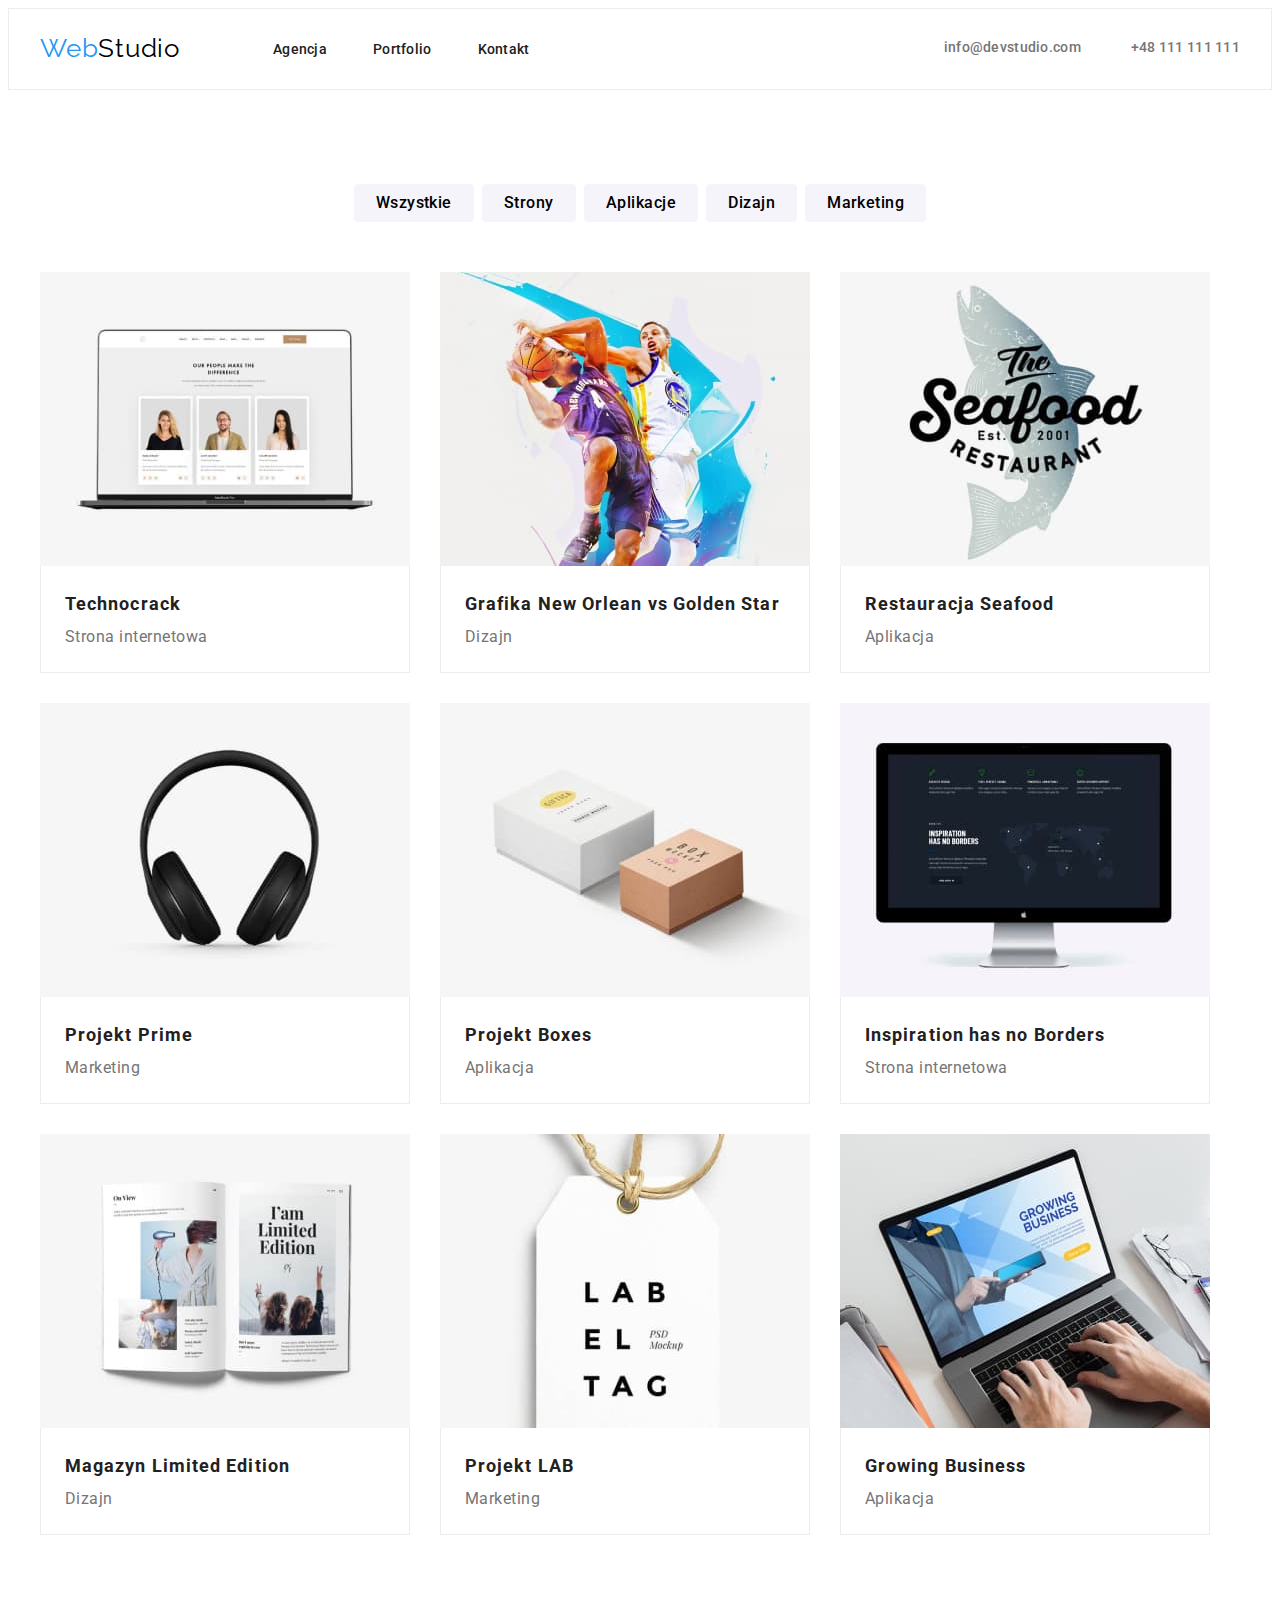
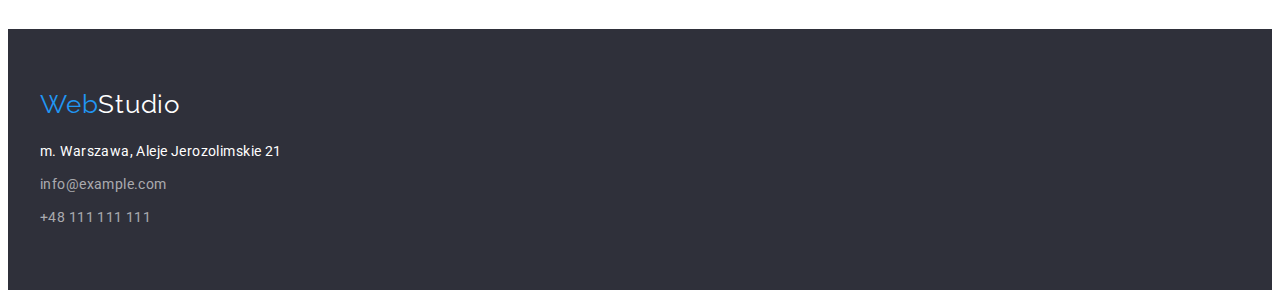
==== portfolio.html @ f2b1a982 "hw3 copy" ====
<!DOCTYPE html>
<html lang="pl">
    <head>
        <meta charset="UTF-8" />
        <meta http-equiv="X-UA-Compatible" content="IE=edge" />
        <meta name="viewport" content="width=device-width, initial-scale=1.0" />
        <title>homework3</title>
        <!-- normalizator -->
        <link
            rel="stylesheet"
            href="https://cdnjs.cloudflare.com/ajax/libs/modern-normalize/1.1.0/modern-normalize.min.css"
            integrity="sha512-wpPYUAdjBVSE4KJnH1VR1HeZfpl1ub8YT/NKx4PuQ5NmX2tKuGu6U/JRp5y+Y8XG2tV+wKQpNHVUX03MfMFn9Q=="
            crossorigin="anonymous"
            referrerpolicy="no-referrer"
        />
        <!-- fonts -->
        <link rel="preconnect" href="https://fonts.googleapis.com" />
        <link rel="preconnect" href="https://fonts.gstatic.com" crossorigin />
        <link
            href="https://fonts.googleapis.com/css2?family=Raleway:wght@700&family=Roboto:wght@400;500;700;900&display=swap"
            rel="stylesheet"
        />
        <!-- fonts end -->
        <link rel="stylesheet" href="./css/styles.css" />
    </head>
    <body class="portfolio-background">
        <header class="top">
            <section class="container flex">
                <nav class="navigation">
                    <a class="logo" href="index.html">
                        Web<span class="logo-part">Studio</span></a
                    >
                    <!-- Nawigacja do innych stron -->
                    <ul class="navigation-list list">
                        <li class="navigation-item">
                            <a class="navigation-link" href="index.html"
                                >Agencja</a
                            >
                        </li>
                        <li class="navigation-item">
                            <a class="navigation-link" href="portfolio.html"
                                >Portfolio</a
                            >
                        </li>
                        <li class="navigation-item">
                            <a class="navigation-link" href="contact.html"
                                >Kontakt</a
                            >
                        </li>
                    </ul>
                </nav>
                <div class="contact">
                    <a class="contact-link" href="mailto:info@devstudio.com"
                        >info@devstudio.com</a
                    >
                    <a class="contact-link" href="tel:+48111111111">
                        +48 111 111 111
                    </a>
                </div>
            </section>
        </header>
        <main>
            <section class="section">
                <ul class="filter-list list">
                    <li class="filter-item">
                        <button class="filter-button" type="button">
                            Wszystkie
                        </button>
                    </li>
                    <li class="filter-item">
                        <button class="filter-button" type="button">
                            Strony
                        </button>
                    </li>
                    <li>
                        <button class="filter-button" type="button">
                            Aplikacje
                        </button>
                    </li>
                    <li class="filter-item">
                        <button class="filter-button" type="button">
                            Dizajn
                        </button>
                    </li>
                    <li class="filter-item">
                        <button class="filter-button" type="button">
                            Marketing
                        </button>
                    </li>
                </ul>

                <ul class="project-list container list">
                    <li class="project-item">
                        <img
                            class="project-image"
                            src="images/portfolio1.jpg"
                            width="370"
                            height="294"
                            alt="Strona internetowa na laptopie"
                        />
                        <div class="project-information">
                            <h3 class="project-name">Technocrack</h3>
                            <p class="project-type">Strona internetowa</p>
                        </div>
                    </li>
                    <li class="project-item">
                        <img
                            class="project-image"
                            src="images/portfolio2.jpg"
                            width="370"
                            height="294"
                            alt="Przykładowy dizajn"
                        />
                        <div class="project-information">
                            <h3 class="project-name">
                                Grafika New Orlean vs Golden Star
                            </h3>
                            <p class="project-type">Dizajn</p>
                        </div>
                    </li>
                    <li class="project-item">
                        <img
                            class="project-image"
                            src="images/portfolio3.jpg"
                            width="370"
                            height="294"
                            alt="Logo aplikacji"
                        />
                        <div class="project-information">
                            <h3 class="project-name">Restauracja Seafood</h3>
                            <p class="project-type">Aplikacja</p>
                        </div>
                    </li>
                    <li class="project-item">
                        <img
                            class="project-image"
                            src="images/portfolio4.jpg"
                            width="370"
                            height="294"
                            alt="Zdjęcie słuchawek"
                        />
                        <div class="project-information">
                            <h3 class="project-name">Projekt Prime</h3>
                            <p class="project-type">Marketing</p>
                        </div>
                    </li>
                    <li class="project-item">
                        <img
                            class="project-image"
                            src="images/portfolio5.jpg"
                            width="370"
                            height="294"
                            alt="Dwa pojemniki"
                        />
                        <div class="project-information">
                            <h3 class="project-name">Projekt Boxes</h3>
                            <p class="project-type">Aplikacja</p>
                        </div>
                    </li>
                    <li class="project-item">
                        <img
                            class="project-image"
                            src="images/portfolio6.jpg"
                            width="370"
                            height="294"
                            alt="Strona internetowa"
                        />
                        <div class="project-information">
                            <h3 class="project-name">
                                Inspiration has no Borders
                            </h3>
                            <p class="project-type">Strona internetowa</p>
                        </div>
                    </li>
                    <li class="project-item">
                        <img
                            class="project-image"
                            src="images/portfolio7.jpg"
                            width="370"
                            height="294"
                            alt="Magazyn"
                        />
                        <div class="project-information">
                            <h3 class="project-name">
                                Magazyn Limited Edition
                            </h3>
                            <p class="project-type">Dizajn</p>
                        </div>
                    </li>
                    <li class="project-item">
                        <img
                            class="project-image"
                            src="images/portfolio8.jpg"
                            width="370"
                            height="294"
                            alt="Metka - label tag"
                        />
                        <div class="project-information">
                            <h3 class="project-name">Projekt LAB</h3>
                            <p class="project-type">Marketing</p>
                        </div>
                    </li>
                    <li class="project-item">
                        <img
                            class="project-image"
                            src="images/portfolio9.jpg"
                            width="370"
                            height="294"
                            alt="Strona internetowa"
                        />
                        <div class="project-information">
                            <h3 class="project-name">Growing Business</h3>
                            <p class="project-type">Aplikacja</p>
                        </div>
                    </li>
                </ul>
            </section>
        </main>
        <footer class="bottom">
            <section class="container">
                <a class="logo" href="index.html">
                    Web<span class="logo-part2">Studio</span></a
                >
                <div class="our-address">
                    <address class="our-address">
                        <ul class="our-address-list list">
                            <li class="our-address-item our-address-item-city">
                                m. Warszawa, Aleje Jerozolimskie 21
                            </li>
                            <li class="our-address-item our-address-item-email">
                                <a
                                    class="our-address-link"
                                    href="emailto:info@example.com"
                                    >info@example.com</a
                                >
                            </li>
                            <li class="our-address-item">
                                <a
                                    class="our-address-link"
                                    href="tel:+48111111111"
                                    >+48 111 111 111</a
                                >
                            </li>
                        </ul>
                    </address>
                </div>
            </section>
        </footer>
    </body>
</html>
---- css/styles.css ----
:root {
    --brand-color-white: rgba(255, 255, 255, 1);
    --brand-color-gray: rgba(245, 244, 250, 1);
    --brand-color-gray2: rgba(117, 117, 117, 1);
    --brand-color-dark: rgba(47, 48, 58, 1);
    --brand-color-black: rgba(0, 0, 0, 1);
    --brand-color-black2: rgba(33, 33, 33, 1);
    --brand-color-blue: rgba(33, 150, 243, 1);
}
body {
    font-family: 'Roboto', sans-serif;
    color: var(--brand-color-black2);
}
h1,
h2,
h3,
h4,
h5,
h6,
p,
ul {
    margin: 0px;
    padding: 0px;
    border: 0px;
}

.container {
    width: 100%;
    max-width: 1200px;
    margin: auto;
    padding: 0 15px;
}
.portfolio-background {
    background-color: var(--brand-color-white);
}

.top {
    background-color: var(--brand-color-white);
    display: flex;
    padding-top: 24px;
    padding-bottom: 25px;
    border: 1px;
    border-color: #ececec;
    border-style: solid;
}
.flex {
    display: flex;
    justify-content: space-between;
    align-items: center;
}
.logo {
    color: var(--brand-color-blue);
    font-family: 'Raleway', sans-serif;
    font-size: 26px;
    line-height: 1.19;
    letter-spacing: 0.03em;
    text-decoration: none;
}
.logo-part {
    color: var(--brand-color-black);
}
.section {
    padding-top: 94px;
    padding-bottom: 94px;
}
.list {
    list-style-type: none;
}
.navigation {
    display: flex;
    align-items: center;
    justify-content: space-between;
    gap: 93px;
}
.navigation-list {
    display: flex;
    gap: 46px;
}
.navigation-link {
    color: var(--brand-color-black2);
    font-style: normal;
    font-weight: 500;
    font-size: 14px;
    line-height: 1.14;
    letter-spacing: 0.02em;
    text-decoration: none;
}
.navigation-link:hover {
    color: var(--brand-color-blue);
}
.contact {
    display: flex;
    gap: 50px;
}

.contact-link {
    color: var(--brand-color-gray2);
    font-style: normal;
    font-weight: 500;
    font-size: 14px;
    line-height: 1.14;
    letter-spacing: 0.02em;
    text-decoration: none;
}
.contact-link:hover {
    color: var(--brand-color-blue);
}
.main-section {
    background-color: var(--brand-color-dark);
    padding-top: 200px;
    padding-bottom: 200px;
}
.main-section > .container {
    display: flex;
    flex-direction: column;
    justify-content: center;
    align-items: center;
    gap: 30px;
}
.main-header {
    color: var(--brand-color-white);

    font-size: 44px;
    font-weight: 900;
    text-transform: uppercase;
    line-height: 1.36;

    text-align: center;
    letter-spacing: 0.06em;
}
.button-order {
    font-family: 'Roboto', sans-serif;
    background-color: var(--brand-color-blue);
    color: var(--brand-color-white);
    font-style: normal;
    font-weight: 500;
    font-size: 16px;
    line-height: 1.62;

    text-align: center;
    letter-spacing: 0.03em;
    border: none;
    cursor: pointer;
    padding: 10px 41px 10px 42px;
    border-radius: 4px;
}
.button-order:hover,
.button-order:active,
.button-order:focus {
    background-color: var(--brand-color-white);
    color: var(--brand-color-blue);
}
.filter-list {
    margin-bottom: 50px;
    display: flex;
    justify-content: center;
    gap: 8px;
}
.filter-button {
    font-family: 'Roboto', sans-serif;
    background-color: var(--brand-color-gray);
    font-style: normal;
    font-weight: 500;
    font-size: 16px;
    line-height: 1.62;

    text-align: center;
    letter-spacing: 0.03em;
    border: none;
    cursor: pointer;
    padding: 6px 22px;
    border-radius: 4px;
}
.filter-button:hover,
.filter-button:active,
.filter-button:focus {
    background-color: var(--brand-color-blue);
    color: var(--brand-color-white);
}
.description-list {
    display: flex;
    gap: 30px;
}
.description-name {
    font-style: normal;
    font-weight: 700;
    font-size: 14px;
    line-height: 1.14;
    letter-spacing: 0.03em;
    text-transform: uppercase;
    margin-bottom: 10px;
}
.description-text {
    font-style: normal;
    font-weight: 400;
    font-size: 14px;
    line-height: 1.71;

    letter-spacing: 0.03em;

    color: var(--brand-color-gray2);
}
.activities {
    margin-bottom: 50px;
}
.activities-list {
    display: flex;
    gap: 30px;
}
.caption {
    font-style: normal;
    font-weight: 700;
    font-size: 36px;
    line-height: 1.16;
    text-align: center;
    letter-spacing: 0.03em;
}

.description {
    background-color: var(--brand-color-white);
    padding-top: 94px;
}
.team {
    text-align: center;
    background-color: var(--brand-color-gray);
}
.team-item {
    background-color: var(--brand-color-white);
    box-shadow: 0px 1px 3px rgba(0, 0, 0, 0.12), 0px 1px 1px rgba(0, 0, 0, 0.14),
        0px 2px 1px rgba(0, 0, 0, 0.2);
    border-radius: 0px 0px 4px 4px;
}
.team-image {
    display: block;
}
.team-list {
    display: flex;
    gap: 30px;
}
.team-headder {
    margin-bottom: 50px;
}
.team-name {
    font-style: normal;
    font-weight: 500;
    font-size: 16px;
    line-height: 1.18;

    text-align: center;
    letter-spacing: 0.03em;
    margin-top: 30px;
    margin-bottom: 10px;
}
.team-job {
    font-style: normal;
    font-weight: 400;
    font-size: 16px;
    line-height: 19px;

    text-align: center;
    letter-spacing: 0.03em;

    color: var(--brand-color-gray2);
    padding-bottom: 30px;
}

.project-list {
    display: flex;
    flex-wrap: wrap;
    gap: 30px;
}

.project-information {
    border-bottom: solid 1px #ececec;
    border-left: solid 1px #ececec;
    border-right: solid 1px #ececec;
    padding: 20px 24px;
}
.project-image {
    display: block;
}
.project-name {
    font-style: normal;
    font-weight: 700;
    font-size: 18px;
    line-height: 2;

    letter-spacing: 0.06em;
}
.project-type {
    font-style: normal;
    font-weight: 400;
    font-size: 16px;
    line-height: 1.88;

    letter-spacing: 0.03em;
    color: var(--brand-color-gray2);
}
.bottom {
    background-color: var(--brand-color-dark);
    padding-top: 60px;
    padding-bottom: 60px;
}

.logo-part2 {
    color: var(--brand-color-white);
}
.our-address {
    font-style: normal;
    font-weight: 400;
    font-size: 14px;
    line-height: 1.71;
    letter-spacing: 0.03em;
    color: var(--brand-color-white);
}
.our-address-item-city {
    margin-top: 20px;
}
.our-address-item-email {
    margin-top: 9px;
    margin-bottom: 9px;
}

.our-address-link {
    font-style: normal;
    font-weight: 400;
    font-size: 14px;
    line-height: 1.71;

    letter-spacing: 0.03em;
    color: rgba(255, 255, 255, 0.6);
    text-decoration: none;
}
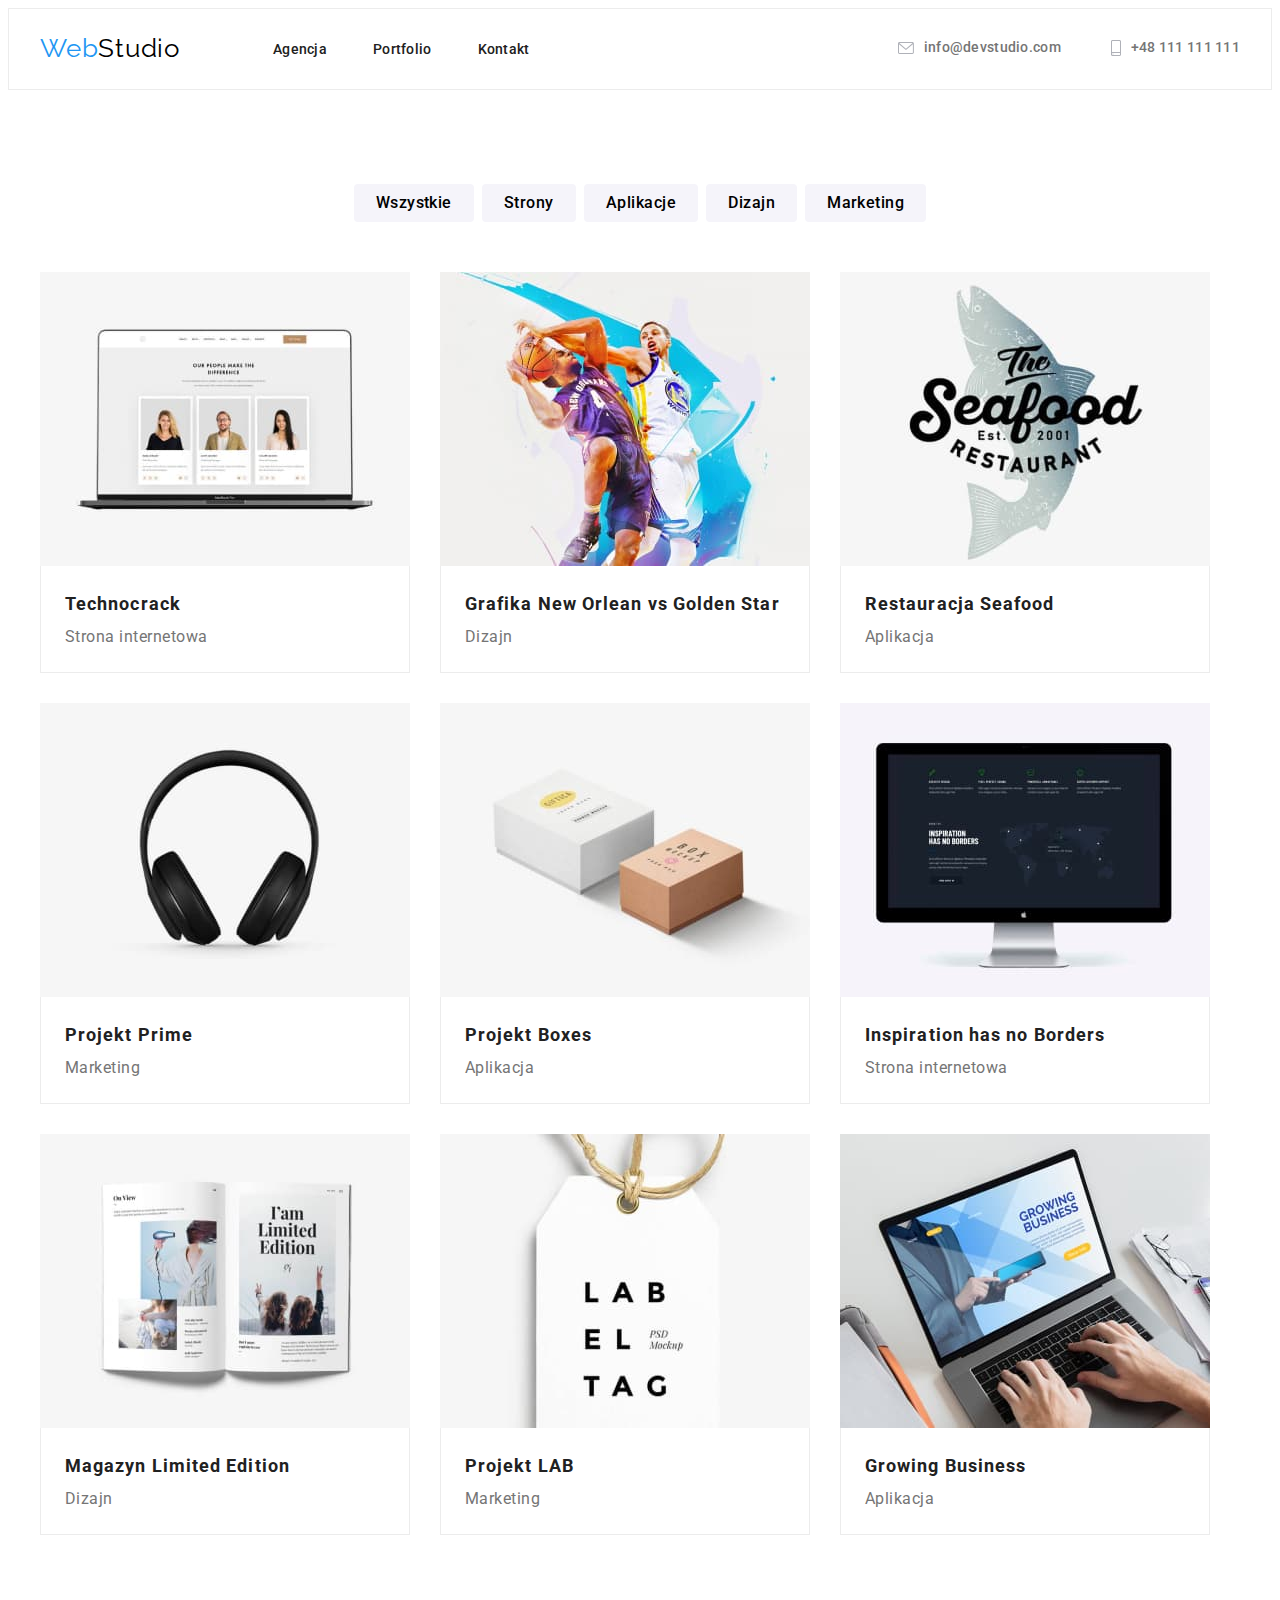
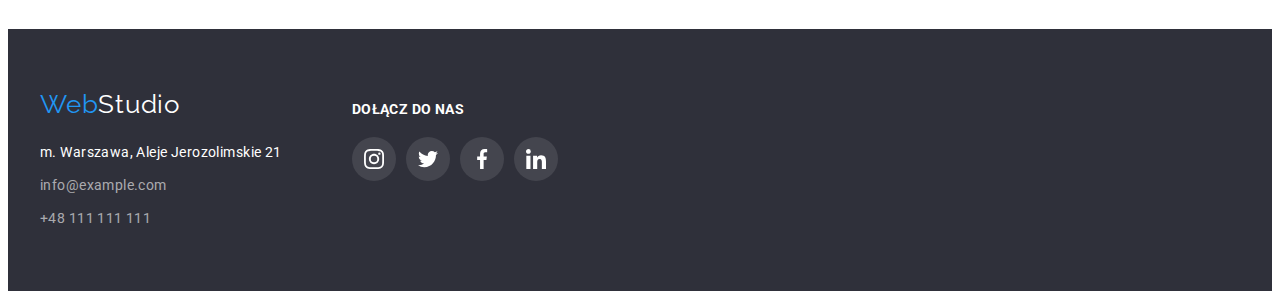
==== commit 719b89cc: "ready to check" ====
--- a/portfolio.html
+++ b/portfolio.html
@@ -4,7 +4,7 @@
         <meta charset="UTF-8" />
         <meta http-equiv="X-UA-Compatible" content="IE=edge" />
         <meta name="viewport" content="width=device-width, initial-scale=1.0" />
-        <title>homework3</title>
+        <title>homework4</title>
         <!-- normalizator -->
         <link
             rel="stylesheet"
@@ -50,11 +50,18 @@
                     </ul>
                 </nav>
                 <div class="contact">
-                    <a class="contact-link" href="mailto:info@devstudio.com"
-                        >info@devstudio.com</a
+                    <a class="contact-link" href="mailto:info@devstudio.com">
+                        <svg class="contact-icon" width="16" height="12">
+                            <use href="images/icons.svg#icon-mail"></use>
+                        </svg>
+                        info@devstudio.com</a
                     >
                     <a class="contact-link" href="tel:+48111111111">
-                        +48 111 111 111
+                        <svg class="contact-icon" width="10" height="16">
+                            <use
+                                href="images/icons.svg#icon-smartphone1"
+                            ></use></svg
+                        >+48 111 111 111
                     </a>
                 </div>
             </section>
@@ -217,11 +224,11 @@
             </section>
         </main>
         <footer class="bottom">
-            <section class="container">
-                <a class="logo" href="index.html">
-                    Web<span class="logo-part2">Studio</span></a
-                >
+            <section class="container footer-flex">
                 <div class="our-address">
+                    <a class="logo" href="index.html">
+                        Web<span class="logo-part2">Studio</span></a
+                    >
                     <address class="our-address">
                         <ul class="our-address-list list">
                             <li class="our-address-item our-address-item-city">
@@ -244,6 +251,55 @@
                         </ul>
                     </address>
                 </div>
+                <div class="join-main">
+                    <p class="address-join">Dołącz do nas</p>
+                    <ul class="address-contact list">
+                        <li class="address-join-item">
+                            <svg
+                                class="address-icon icon-instagram"
+                                width="20"
+                                height="20"
+                            >
+                                <use
+                                    xlink:href="images/icons.svg#icon-instagram"
+                                ></use>
+                            </svg>
+                        </li>
+                        <li class="address-join-item">
+                            <svg
+                                class="address-icon icon-twitter"
+                                width="20"
+                                height="20"
+                            >
+                                <use
+                                    xlink:href="images/icons.svg#icon-twitter"
+                                ></use>
+                            </svg>
+                        </li>
+                        <li class="address-join-item">
+                            <svg
+                                class="address-icon icon-facebook"
+                                width="20"
+                                height="20"
+                            >
+                                <use
+                                    xlink:href="images/icons.svg#icon-facebook"
+                                ></use>
+                            </svg>
+                        </li>
+                        <li class="address-join-item">
+                            <svg
+                                class="address-icon icon-linkedin"
+                                width="20"
+                                height="20"
+                            >
+                                <use
+                                    xlink:href="images/icons.svg#icon-linkedin"
+                                ></use>
+                            </svg>
+                        </li>
+                    </ul>
+                </div>
             </section>
         </footer>
     </body>
--- a/css/styles.css
+++ b/css/styles.css
@@ -6,7 +6,9 @@
     --brand-color-black: rgba(0, 0, 0, 1);
     --brand-color-black2: rgba(33, 33, 33, 1);
     --brand-color-blue: rgba(33, 150, 243, 1);
-}
+    --brand-color-gray3: rgba(175, 177, 184, 1);
+}
+
 body {
     font-family: 'Roboto', sans-serif;
     color: var(--brand-color-black2);
@@ -92,6 +94,10 @@
     display: flex;
     gap: 50px;
 }
+.contact-icon {
+    margin-right: 10px;
+    fill: var(--brand-color-gray3);
+}
 
 .contact-link {
     color: var(--brand-color-gray2);
@@ -101,12 +107,28 @@
     line-height: 1.14;
     letter-spacing: 0.02em;
     text-decoration: none;
+    display: flex;
+    align-items: center;
+}
+.contact-link:hover .contact-icon {
+    fill: var(--brand-color-blue);
+}
+.contact-link:focus .contact-icon {
+    fill: var(--brand-color-blue);
 }
 .contact-link:hover {
     color: var(--brand-color-blue);
 }
 .main-section {
     background-color: var(--brand-color-dark);
+    background-image: linear-gradient(
+            rgba(47, 48, 58, 0.4),
+            rgba(47, 48, 58, 0.4)
+        ),
+        url(../images/background-image.jpg);
+    background-position: center;
+    background-repeat: no-repeat;
+    align-items: center;
     padding-top: 200px;
     padding-bottom: 200px;
 }
@@ -176,6 +198,18 @@
 .filter-button:focus {
     background-color: var(--brand-color-blue);
     color: var(--brand-color-white);
+    box-shadow: 0px 3px 1px rgba(0, 0, 0, 0.1), 0px 1px 2px rgba(0, 0, 0, 0.08),
+        0px 2px 2px rgba(0, 0, 0, 0.12);
+    cursor: pointer;
+}
+.description-icon {
+    width: 270px;
+    height: 120px;
+    background-color: var(--brand-color-gray);
+    align-items: center;
+    display: flex;
+    justify-content: center;
+    border-radius: 4px;
 }
 .description-list {
     display: flex;
@@ -189,6 +223,7 @@
     letter-spacing: 0.03em;
     text-transform: uppercase;
     margin-bottom: 10px;
+    margin-top: 30px;
 }
 .description-text {
     font-style: normal;
@@ -261,20 +296,78 @@
     letter-spacing: 0.03em;
 
     color: var(--brand-color-gray2);
+    padding-bottom: 16px;
+}
+.team-contact {
     padding-bottom: 30px;
-}
-
+    display: flex;
+    justify-content: space-evenly;
+}
+.team-icon {
+    fill: var(--brand-color-gray3);
+}
+.team-list-icon:hover .team-icon {
+    fill: var(--brand-color-white);
+    background-color: var(--brand-color-blue);
+}
+.team-list-icon {
+    width: 44px;
+    height: 44px;
+    display: flex;
+    align-items: center;
+    justify-content: space-evenly;
+    gap: 10px;
+    border-radius: 50%;
+    cursor: pointer;
+}
+.team-list-icon:hover {
+    background-color: var(--brand-color-blue);
+}
+.clients-list {
+    display: flex;
+    justify-content: center;
+    gap: 30px;
+    padding-top: 50px;
+}
+.clients-item {
+    width: 170px;
+    height: 92px;
+    border: 1px solid var(--brand-color-gray3);
+    display: flex;
+    justify-content: center;
+    align-content: center;
+    border-radius: 4px;
+    cursor: pointer;
+}
+.clients-item:hover {
+    border-color: var(--brand-color-blue);
+}
+.clients-icon {
+    fill: var(--brand-color-gray3);
+}
+
+.clients-item:hover .clients-icon {
+    fill: var(--brand-color-blue);
+}
+.clients-item:focus .clients-icon {
+    fill: var(--brand-color-blue);
+}
 .project-list {
     display: flex;
     flex-wrap: wrap;
     gap: 30px;
 }
-
+.project-item:hover,
+.project-item:focus {
+    box-shadow: 0px 4px 4px rgba(0, 0, 0, 0.25);
+    cursor: pointer;
+}
 .project-information {
     border-bottom: solid 1px #ececec;
     border-left: solid 1px #ececec;
     border-right: solid 1px #ececec;
     padding: 20px 24px;
+    display: block;
 }
 .project-image {
     display: block;
@@ -300,6 +393,8 @@
     background-color: var(--brand-color-dark);
     padding-top: 60px;
     padding-bottom: 60px;
+    display: flex;
+    align-content: center;
 }
 
 .logo-part2 {
@@ -331,3 +426,43 @@
     color: rgba(255, 255, 255, 0.6);
     text-decoration: none;
 }
+.join-main {
+    width: 206px;
+    height: 80px;
+}
+.address-join {
+    font-weight: 700;
+    font-size: 14px;
+    line-height: 16px;
+    letter-spacing: 0.03em;
+    text-transform: uppercase;
+    color: var(--brand-color-white);
+    margin-bottom: 20px;
+    margin-top: 12px;
+}
+.address-contact {
+    display: flex;
+    gap: 10px;
+}
+.address-icon {
+    fill: var(--brand-color-white);
+}
+.address-join-item {
+    background-color: rgba(255, 255, 255, 0.1);
+    width: 44px;
+    height: 44px;
+    display: flex;
+    align-items: center;
+    border-radius: 50%;
+    justify-content: center;
+    gap: 10px;
+    cursor: pointer;
+}
+.address-join-item:hover {
+    background-color: var(--brand-color-blue);
+}
+.footer-flex {
+    display: flex;
+    align-content: center;
+    gap: 70px;
+}
